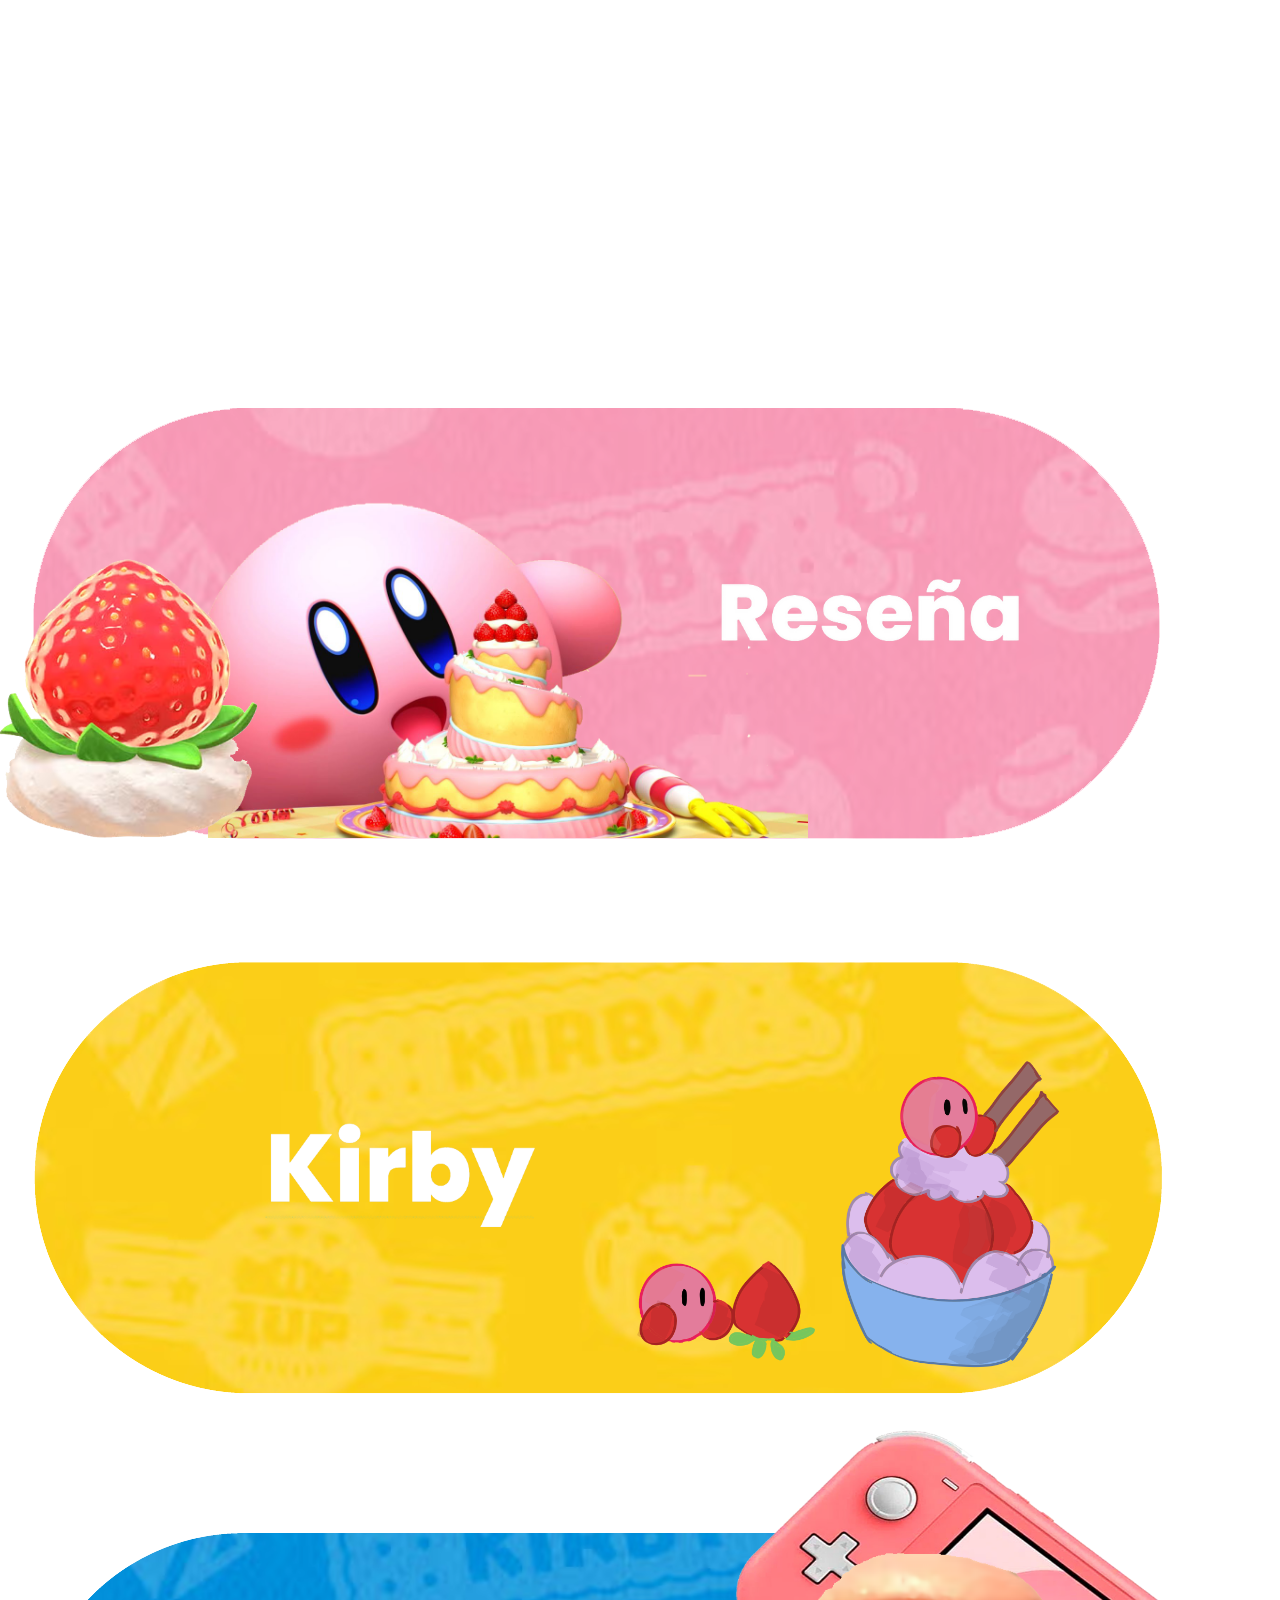
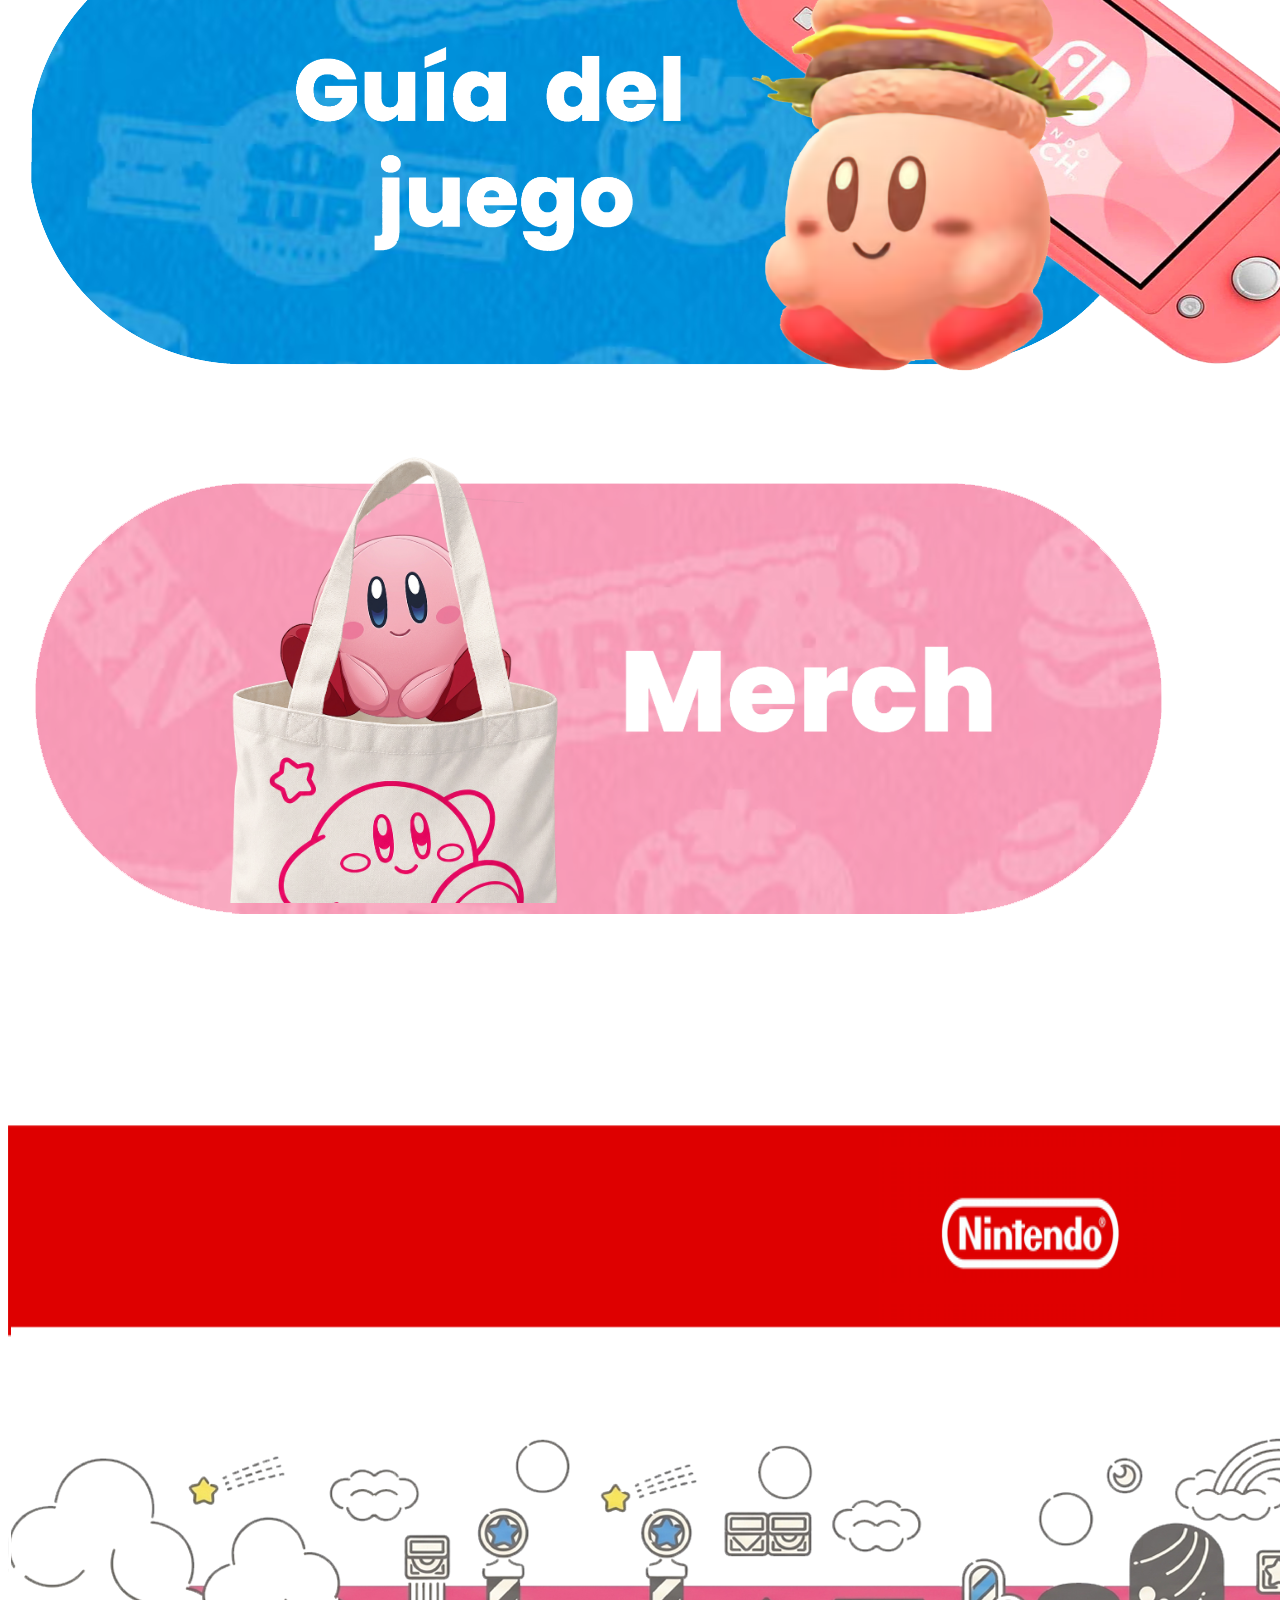
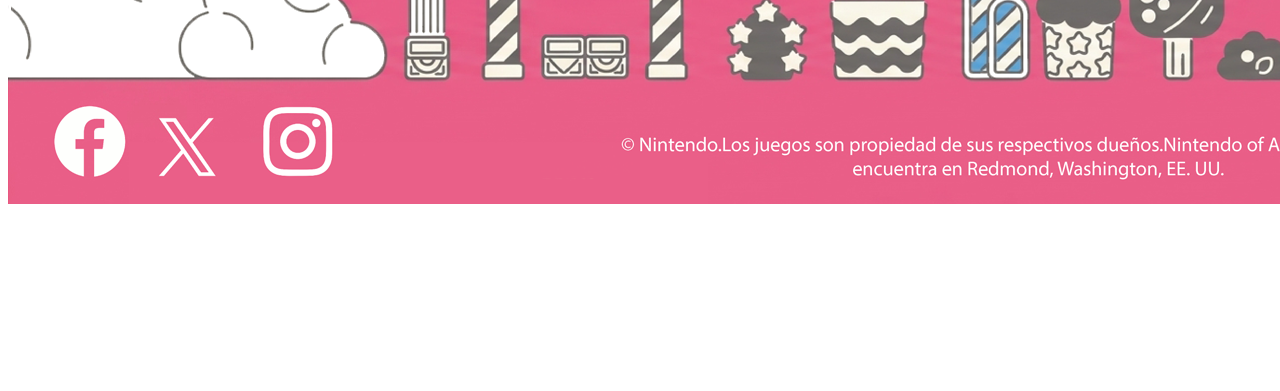
==== index.html @ 87b19cba "Add files via upload" ====
<!DOCTYPE html>
<html lang="es">
<head>  
 <link rel="stylesheet" href="css/style.css">
    </style>
</head>
<body>

<div class="Cuerpo">

    <div class="piepagina">
    <img src ="img/pie de pagina3.png">
    </div>
    <div class="bloque1">
    <img src="img/bloque 1.png">
    <div class="bloque2">
    <img src="img/bloque 2.png">
    </div>
    <div class="bloque3">
    <img src="img/bloque 3.png">
    </div>
    <div class="bloque4">
    <img src="img/bloque 4.png">
    </div>
    <div class="bloque5">
    <img src="img/resena2.png">
    </div>
    <div class="bloque6">
    <img src="img/merch p2.png">
    </div>
    <div class="bloque7">
    <img src="img/control de nitendo.png">
    </div>
    <div class="bloque8">
    <img src="img/asc.png">
    </div>
    <div class="bloque9">
    <img src="img/historia2.png">
    </div>
    <div class="bloque10">
    <img src="img/fresaaa.png">
    </div>
    <div class="bloque11">
    <img src="img/renatitulo.png">
    </div>
    <div class="bloque12">
    <img src="img/kirby.png">
    </div>
    <div class="bloque13">
    <img src="img/guia del juego.png">
    </div>
    <div class="bloque14">
    <img src="img/merch1.png">
    </div>
    <div class="bloque15">
    <img src="img/pie de pagina4.png">
    </div>
    <div class="fondo">
    
</div>

</div>
</body>
---- css/style.css ----
.Cuerpo {
    width: 900px;
    max-width: 100%;
    margin-left: auto;
    margin-right: auto;
}


.piepagina{
 width: 900px;
 height: 500px;
 background-color: transparent;
 position: relative;
    top: 2900px;

}
.bloque1{
width: 900px;
 height: 500px;
 z-index: 10;
 background-color: transparent;
position: relative; 
    margin-top: -100px;

}
.bloque2{
    width: 900px;
 height: 500px;
 z-index: 10;
 background-color: transparent;
position: relative; 
    margin-top: 60px;
 margin-left: 20px;
}
.bloque3{
    width: 900px;
 height: 500px;
 z-index: 10;
 background-color: transparent;
position: relative; 
    margin-top: 60px;
 margin-left: 20px;
}
.bloque4{
    width: 900px;
 height: 500px;
 z-index: 10;
 background-color: transparent;
position: relative; 
    margin-top: 60px;
 margin-left: 20px;
}
.bloque5{
    z-index: 999;
    background-color: transparent;
  position:relative;
    margin-right: 100px;
    bottom: 1800px;
    left:550px;
    }
.bloque5 img{ 
    width: 100%;
    height: 100%;
    object-fit: contain;
}
.bloque6{
    z-index: 999;
    background-color: transparent;
  position:relative;
    margin-right: 100px;
    bottom: 1150px;
    left:160px;
}
.bloque6 img{
    width: 450px;
    height: 450px;
}
.bloque7
{
    z-index: 999;
    position:relative;
    margin-right: 100px;
    bottom: 2250px;
    left:700px;
}
.bloque7 img{
    width: 700px;
    height: 600px;
}
.bloque8{
    z-index: 999;
    background-color: transparent;
  position:relative;
    margin-right: 100px;
    bottom: 2750px;
    left:700px;
}
.bloque8 img{
    width: 400px;
    height: 500px;
}
.bloque9{
     z-index: 999;
    background-color: transparent;
  position:relative;
    margin-right: 100px;
    bottom: 4265px;
    left:200px;
}
.bloque9 img{
 width: 600px;
 heught: 300px;
}
.bloque10{
     z-index: 999;
    background-color: transparent;
  position:relative;
    margin-right: 100px;
    bottom: 4600px;
    left:-70px;
}
.bloque10 img{
 width: 400px;
 heught: 200px;
}
.bloque11{
      z-index: 999;
    background-color: transparent;
  position:relative;
    margin-right: 100px;
    bottom: 4950px;
    left:660px;
}
.bloque11 img{
     width: 400px;
 heught: 200px;
}
.bloque12{
      z-index: 999;
    background-color: transparent;
  position:relative;
    margin-right: 100px;
    bottom: 4560px;
    left:200px;
}
.bloque12 img{
     width: 400px;
 heught: 200px;
}
.bloque13{
      z-index: 999;
    background-color: transparent;
  position:relative;
    margin-right: 100px;
    bottom: 4200px;
    left:200px;
}
.bloque13 img{
     width: 600px;
 heught: 300px;
}
.bloque14{
      z-index: 999;
    background-color: transparent;
  position:relative;
    margin-right: 100px;
    bottom: 3900px;
    left:550px;
}
.bloque14 img{
     width: 500px;
 heught: 250px;
}
.bloque15{
 width: 900px;
 height: 500px;
 background-color: transparent;
 position: relative;
    bottom: 3500px;
}
   .bloque15 img{
    width: 2040px;
 height: 800px;
 background-color: transparent;
 position: relative;
    bottom: 360px;;}


body{
width: 900px;
    height: 900px;
    background-image: url(https://i.pinimg.com/736x/39/7e/9f/397e9f64b443b9d7483504cf336aea62.jpg);
    background-size: cover;
    background-position: center;
    background-size: 900px 900px;
}
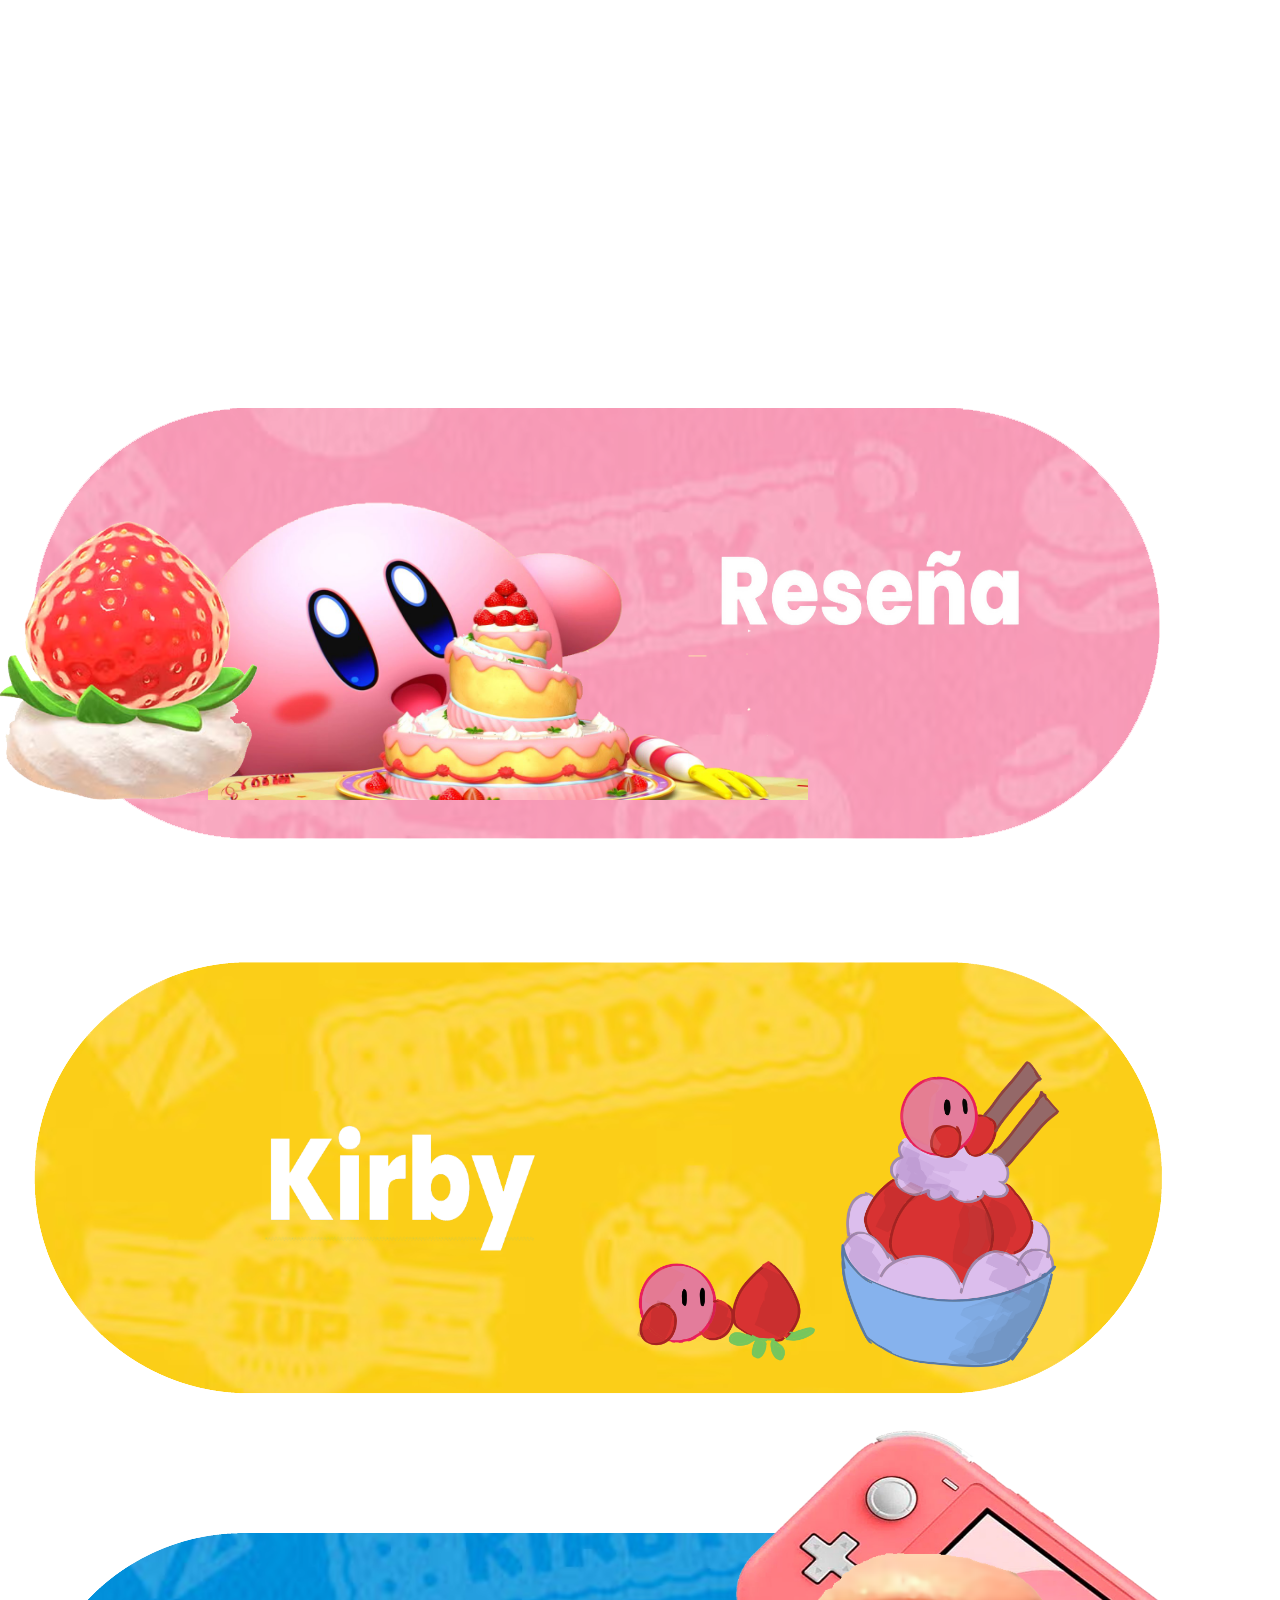
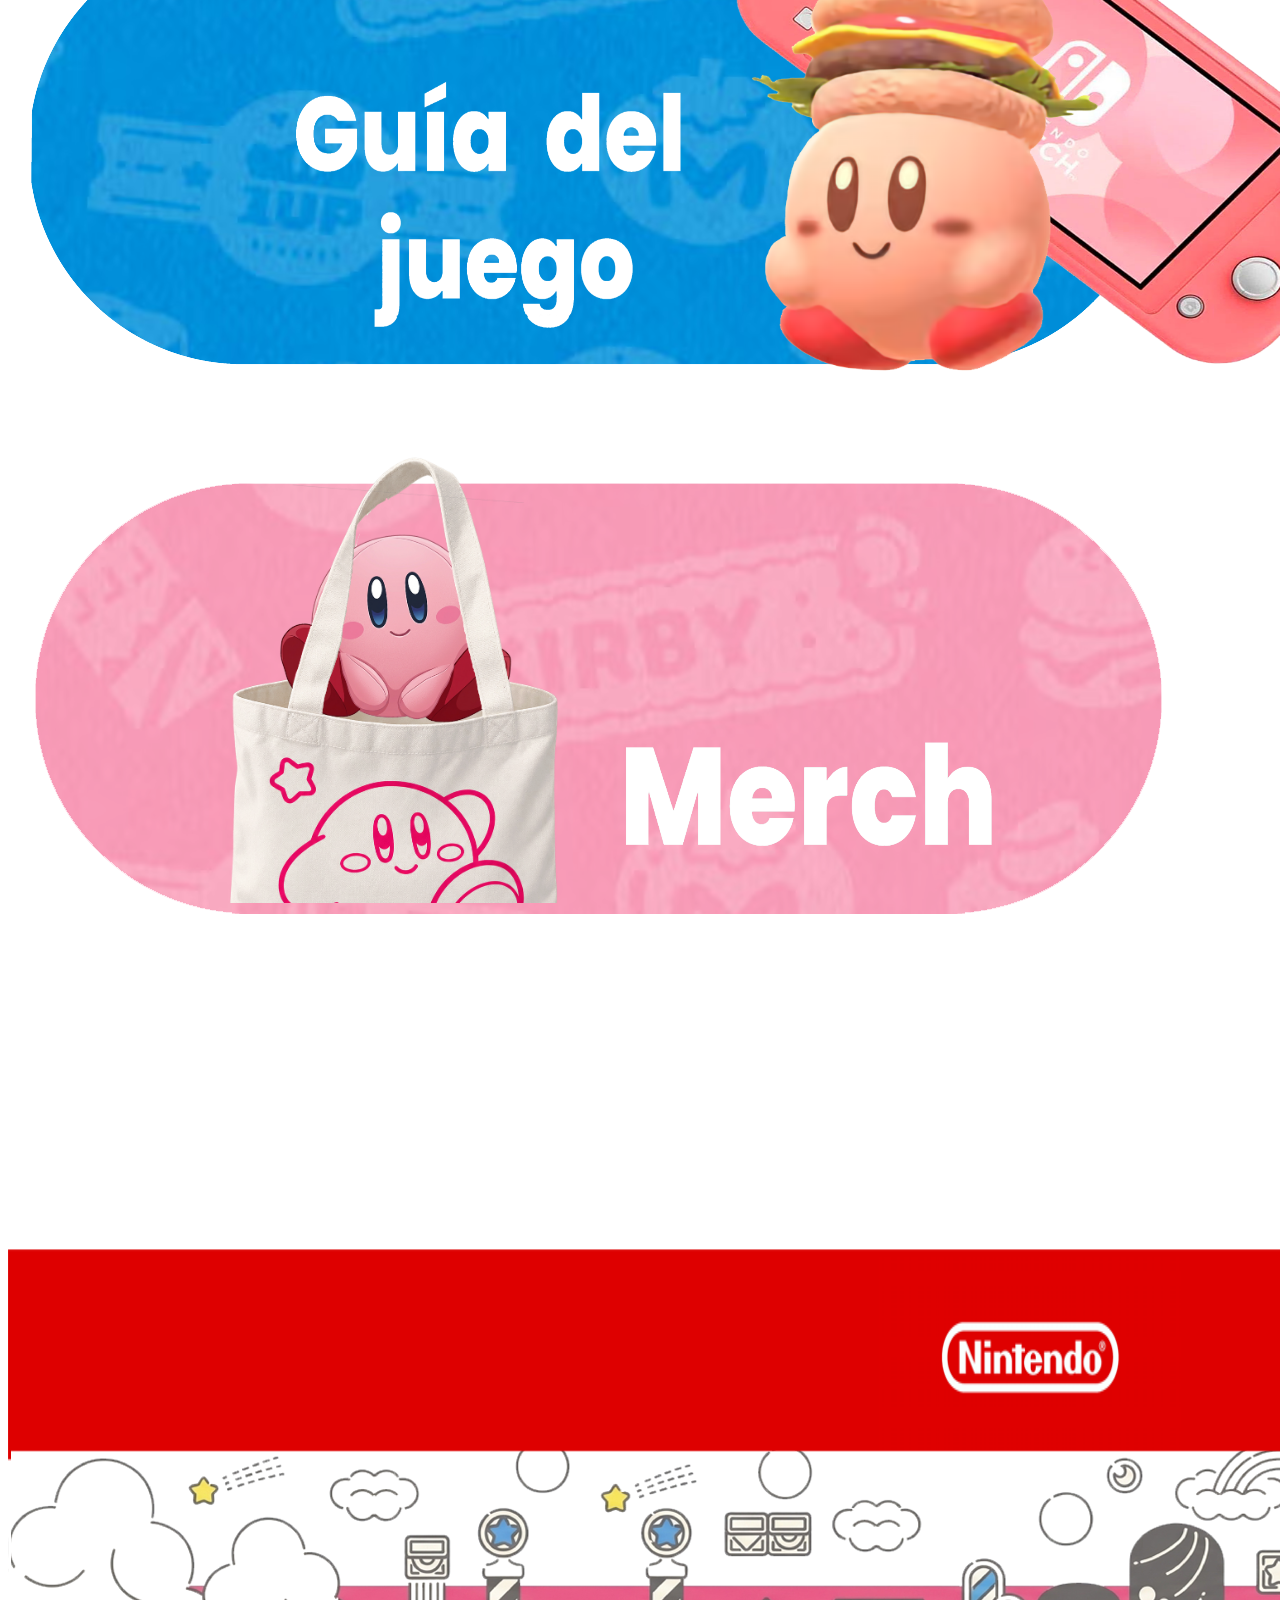
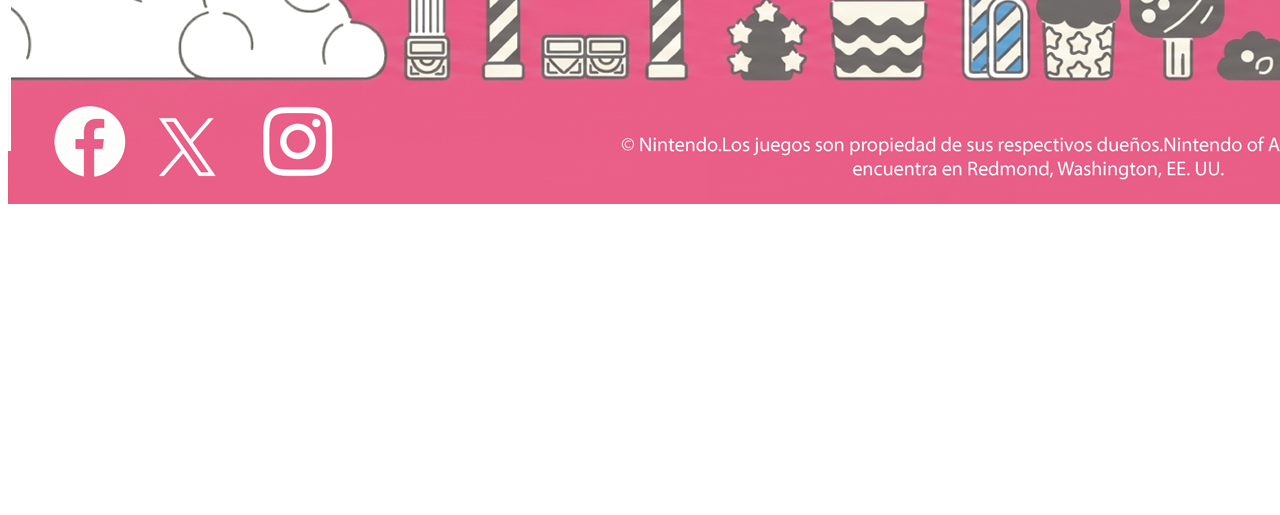
==== commit a78ac972: "Add files via upload" ====
--- a/css/style.css
+++ b/css/style.css
@@ -2,6 +2,7 @@
 
 .Cuerpo {
     width: 900px;
+    height: auto;
     max-width: 100%;
     margin-left: auto;
     margin-right: auto;
@@ -111,7 +112,7 @@
 }
 .bloque9 img{
  width: 600px;
- heught: 300px;
+ height: 300px;
 }
 .bloque10{
      z-index: 999;
@@ -135,7 +136,7 @@
 }
 .bloque11 img{
      width: 400px;
- heught: 200px;
+ height: 200px;
 }
 .bloque12{
       z-index: 999;
@@ -147,7 +148,7 @@
 }
 .bloque12 img{
      width: 400px;
- heught: 200px;
+ height: 200px;
 }
 .bloque13{
       z-index: 999;
@@ -159,7 +160,7 @@
 }
 .bloque13 img{
      width: 600px;
- heught: 300px;
+ height: 300px;
 }
 .bloque14{
       z-index: 999;
@@ -171,7 +172,7 @@
 }
 .bloque14 img{
      width: 500px;
- heught: 250px;
+ height: 250px;
 }
 .bloque15{
  width: 900px;
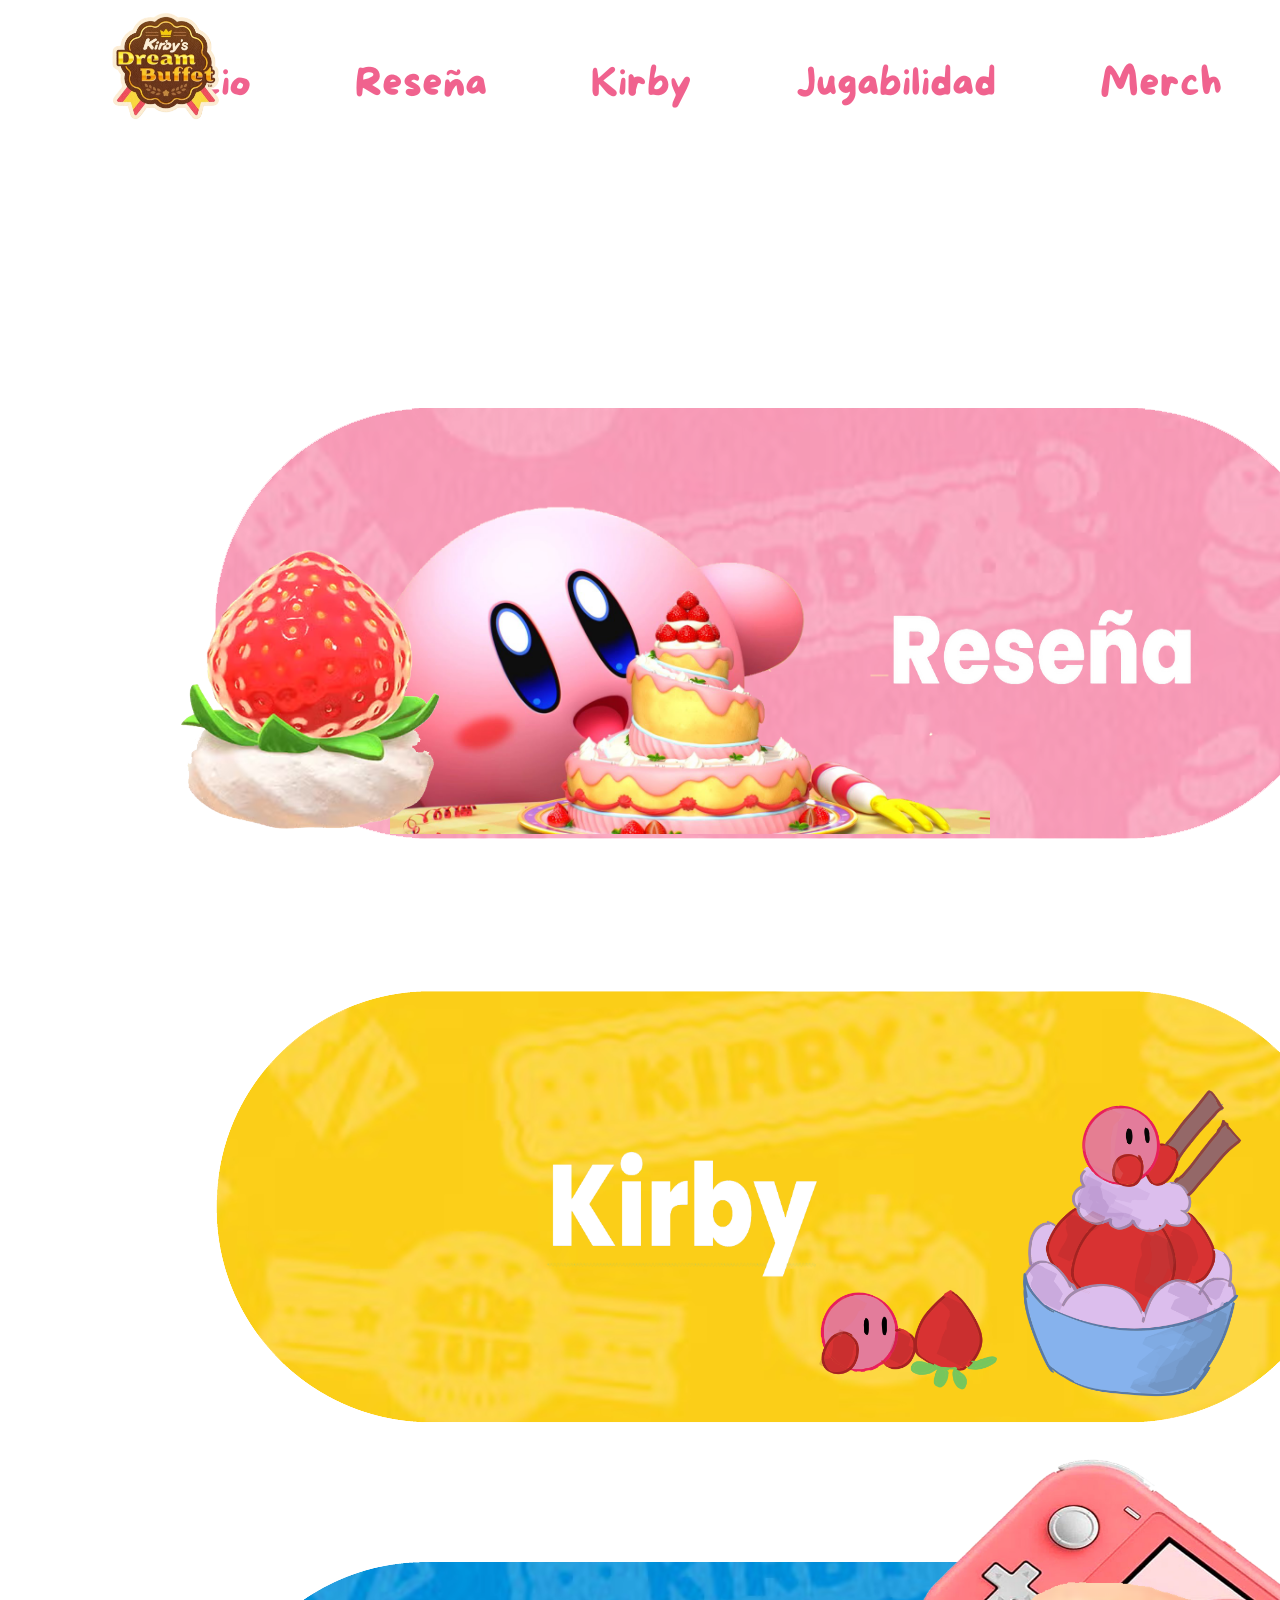
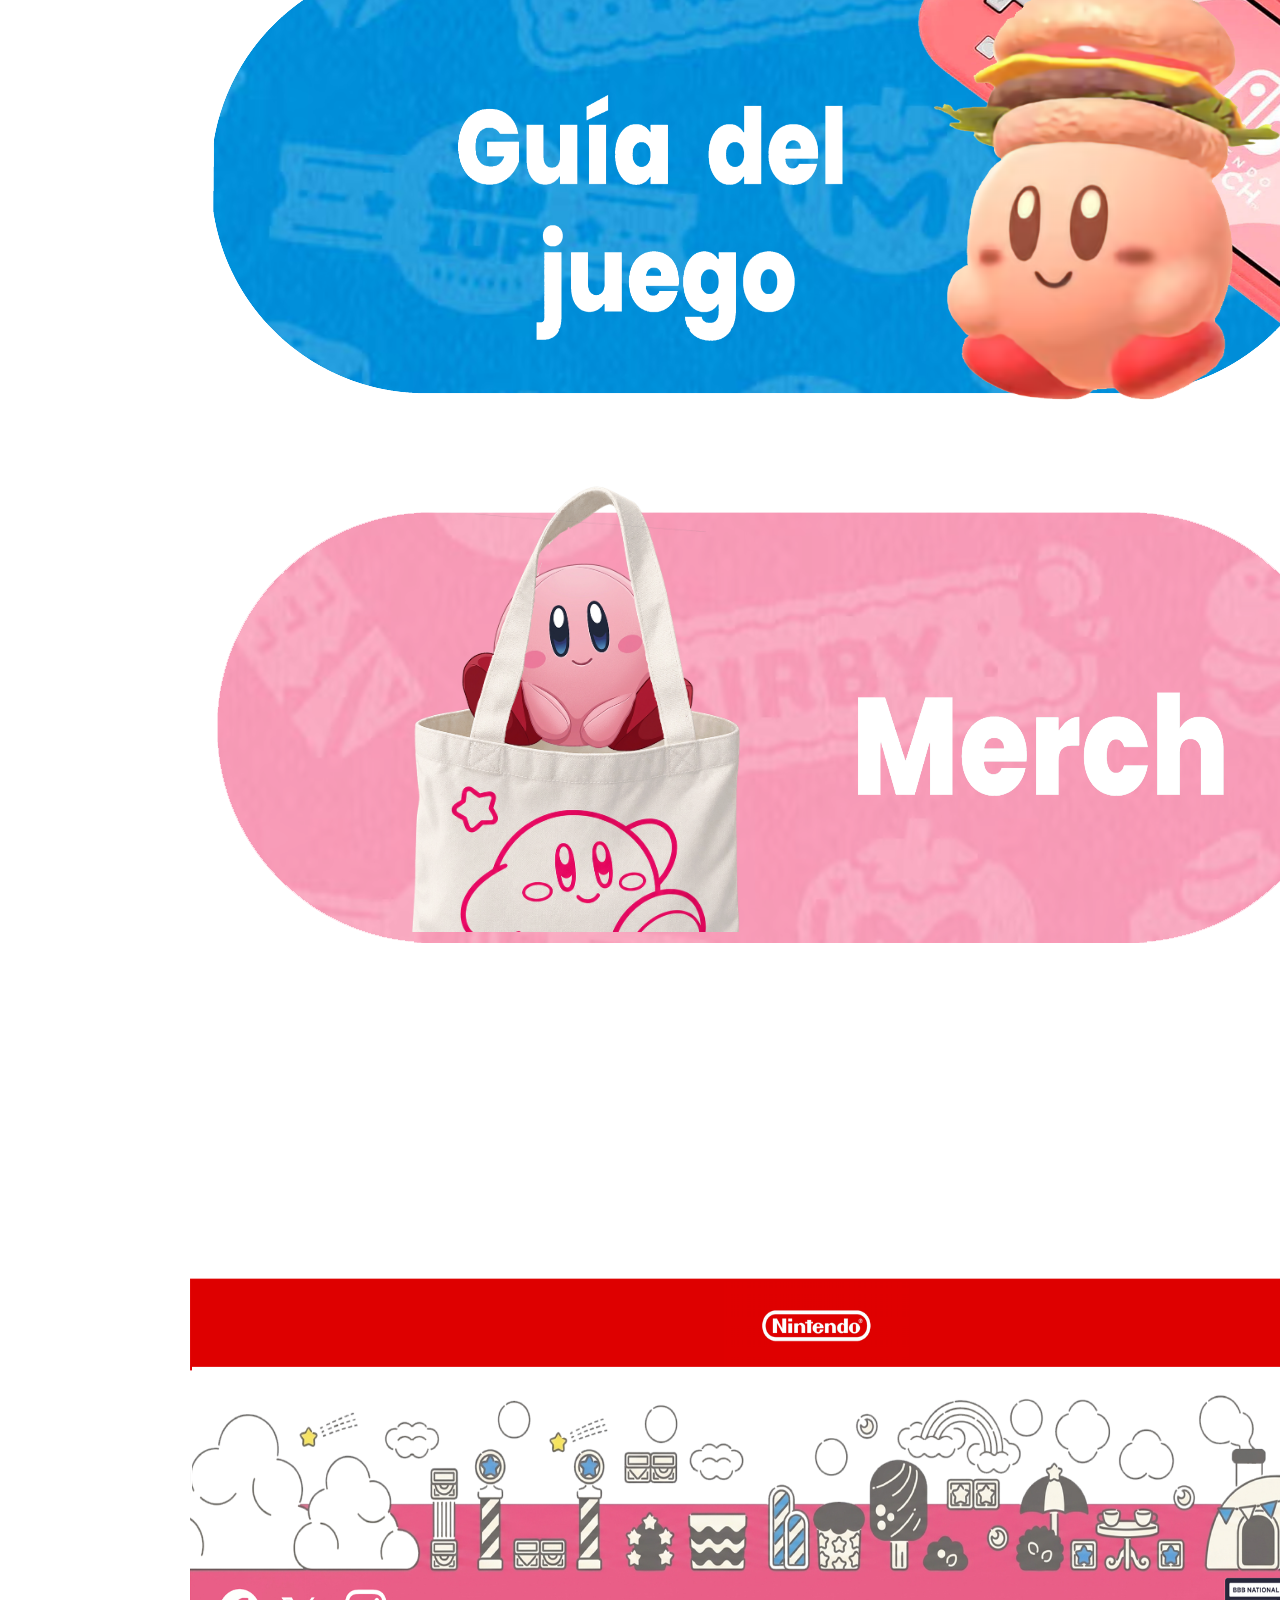
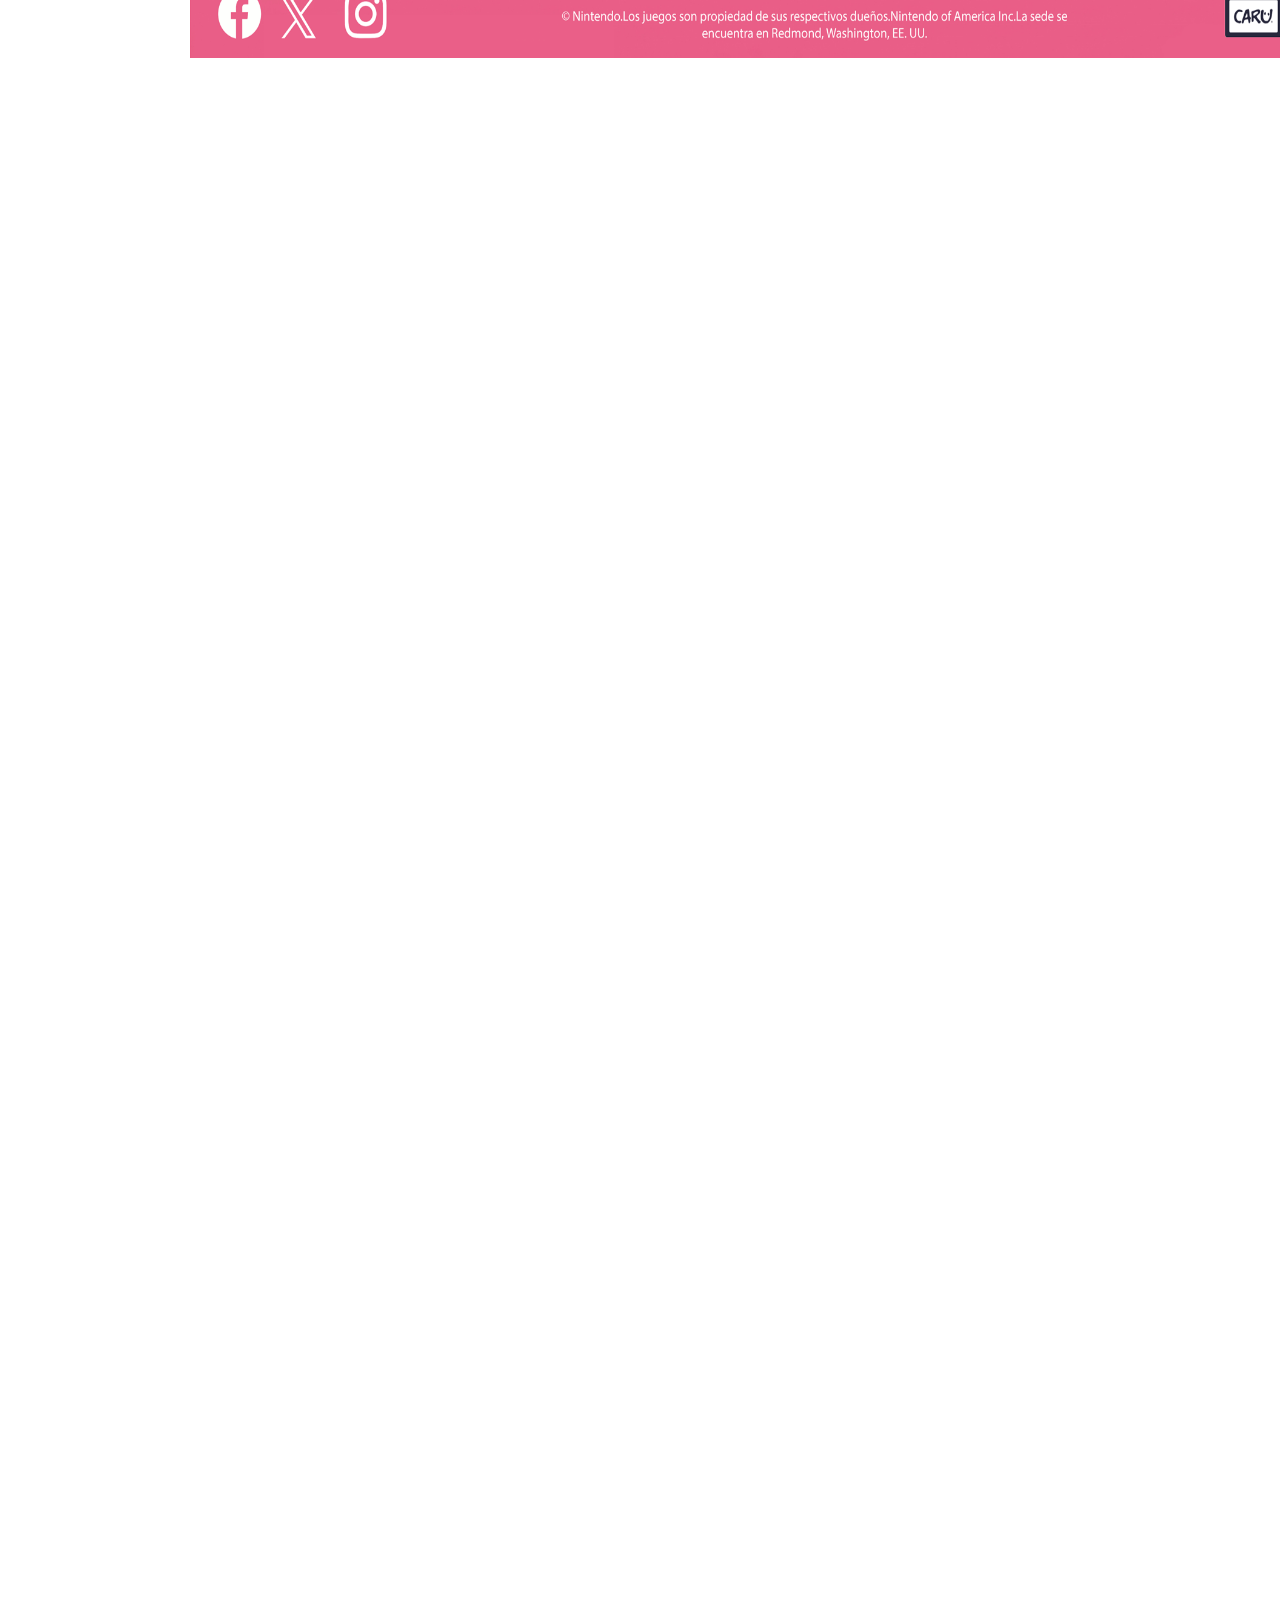
==== commit e8224c1b: "Add files via upload" ====
--- a/index.html
+++ b/index.html
@@ -1,18 +1,22 @@
 <!DOCTYPE html>
 <html lang="es">
 <head>  
+    <meta charset="UTF-8">
+    <meta name="viewport" content="width=device-width, initial-scale=1.0">
+    <title>Práctica 5</title>
  <link rel="stylesheet" href="css/style.css">
-    </style>
 </head>
 <body>
 
 <div class="Cuerpo">
+    
 
     <div class="piepagina">
     <img src ="img/pie de pagina3.png">
     </div>
     <div class="bloque1">
     <img src="img/bloque 1.png">
+    </div>
     <div class="bloque2">
     <img src="img/bloque 2.png">
     </div>
@@ -41,22 +45,41 @@
     <img src="img/fresaaa.png">
     </div>
     <div class="bloque11">
-    <img src="img/renatitulo.png">
+         <a href="Historia.html">
+    <img src="img/renatitulo.png" alt="Historia">
+    </a>
     </div>
     <div class="bloque12">
-    <img src="img/kirby.png">
+        <a href="Kirby.html">
+    <img src="img/kirby.png" alt="kirby">
+    </a>
     </div>
     <div class="bloque13">
-    <img src="img/guia del juego.png">
+        <a href="Jugabilidad.html">
+    <img src="img/guia del juego.png" alt="Jugabilidad">
+    </a>
     </div>
     <div class="bloque14">
-    <img src="img/merch1.png">
+        <a href="Merch.html">
+    <img src="img/merch1.png" alt="Merch">
+    </a>
     </div>
     <div class="bloque15">
     <img src="img/pie de pagina4.png">
     </div>
     <div class="fondo">
     
+        <div id="Arriba">
+            <img class="logo" src="img/KDB_Logo.webp" alt="">
+        </div>
+
+        <div class="navbar">
+            <a href="index.html">Inicio</a>
+            <a href="Historia.html">Reseña</a>
+            <a href="Kirby.html">Kirby</a>
+            <a href="Jugabilidad.html">Jugabilidad</a>
+            <a href="Merch.html">Merch</a>
+        </div>
 </div>
 
 </div>
--- a/css/style.css
+++ b/css/style.css
@@ -1,5 +1,11 @@
 
-
+body {
+        background-image: url(https://i.pinimg.com/736x/39/7e/9f/397e9f64b443b9d7483504cf336aea62.jpg);
+        width: 900px;
+    max-width: 100%;
+    margin-left: auto;
+    margin-right: auto;
+}
 .Cuerpo {
     width: 900px;
     height: auto;
@@ -7,6 +13,10 @@
     margin-left: auto;
     margin-right: auto;
 }
+@font-face {
+    font-family: 'MoreSugar';
+    src: url('../fonts/MoreSugar-Regular.otf') format('opentype');
+}
 
 
 .piepagina{
@@ -15,8 +25,13 @@
  background-color: transparent;
  position: relative;
     top: 2900px;
-
-}
+}
+  .piepagina img{
+    width: 1250px;
+ height: 350px;
+ background-color: transparent;
+ position: relative;
+    }
 .bloque1{
 width: 900px;
  height: 500px;
@@ -107,19 +122,19 @@
     background-color: transparent;
   position:relative;
     margin-right: 100px;
-    bottom: 4265px;
+    bottom: 4290px;
     left:200px;
 }
 .bloque9 img{
  width: 600px;
- height: 300px;
+ height: 330px;
 }
 .bloque10{
      z-index: 999;
     background-color: transparent;
   position:relative;
     margin-right: 100px;
-    bottom: 4600px;
+    bottom: 4630px;
     left:-70px;
 }
 .bloque10 img{
@@ -132,7 +147,7 @@
   position:relative;
     margin-right: 100px;
     bottom: 4950px;
-    left:660px;
+    left:550px;
 }
 .bloque11 img{
      width: 400px;
@@ -143,7 +158,7 @@
     background-color: transparent;
   position:relative;
     margin-right: 100px;
-    bottom: 4560px;
+    bottom: 4600px;
     left:200px;
 }
 .bloque12 img{
@@ -155,8 +170,8 @@
     background-color: transparent;
   position:relative;
     margin-right: 100px;
-    bottom: 4200px;
-    left:200px;
+    bottom: 4260px;
+    left:80px;
 }
 .bloque13 img{
      width: 600px;
@@ -167,8 +182,8 @@
     background-color: transparent;
   position:relative;
     margin-right: 100px;
-    bottom: 3900px;
-    left:550px;
+    bottom: 4030px;
+    left:500px;
 }
 .bloque14 img{
      width: 500px;
@@ -179,11 +194,11 @@
  height: 500px;
  background-color: transparent;
  position: relative;
-    bottom: 3500px;
+    bottom: 3390px;
 }
    .bloque15 img{
-    width: 2040px;
- height: 800px;
+    width: 1250px;
+ height: 350px;
  background-color: transparent;
  position: relative;
     bottom: 360px;;}
@@ -197,3 +212,46 @@
     background-position: center;
     background-size: 900px 900px;
 }
+.fondo {
+    position: relative;
+    width: 900px;
+    height: 150px;
+    z-index: 10000;
+}
+
+
+.navbar {
+    width: 100%;
+    box-sizing: border-box;
+    padding: 60px 20px;
+    position: fixed;
+    top: 0;
+    left: 0;
+    background-color: white;
+    text-align: center;
+    z-index: 5;
+
+    border-radius: 0px 0px 20px 20px;
+}
+ 
+a {
+    padding-left: 100px;
+    color: #f0628e;
+    font-size: 40px;
+    font-family: "MoreSugar";
+    text-decoration: none;
+
+}
+.logo {
+    height: 120px;
+    width: auto;
+    position: fixed;
+    top: 5px;
+    left: 20px;
+    z-index: 100000;
+    display: block;
+     margin-left: auto;
+    margin-right: auto;
+    left: 100px;
+    top:100px:
+}
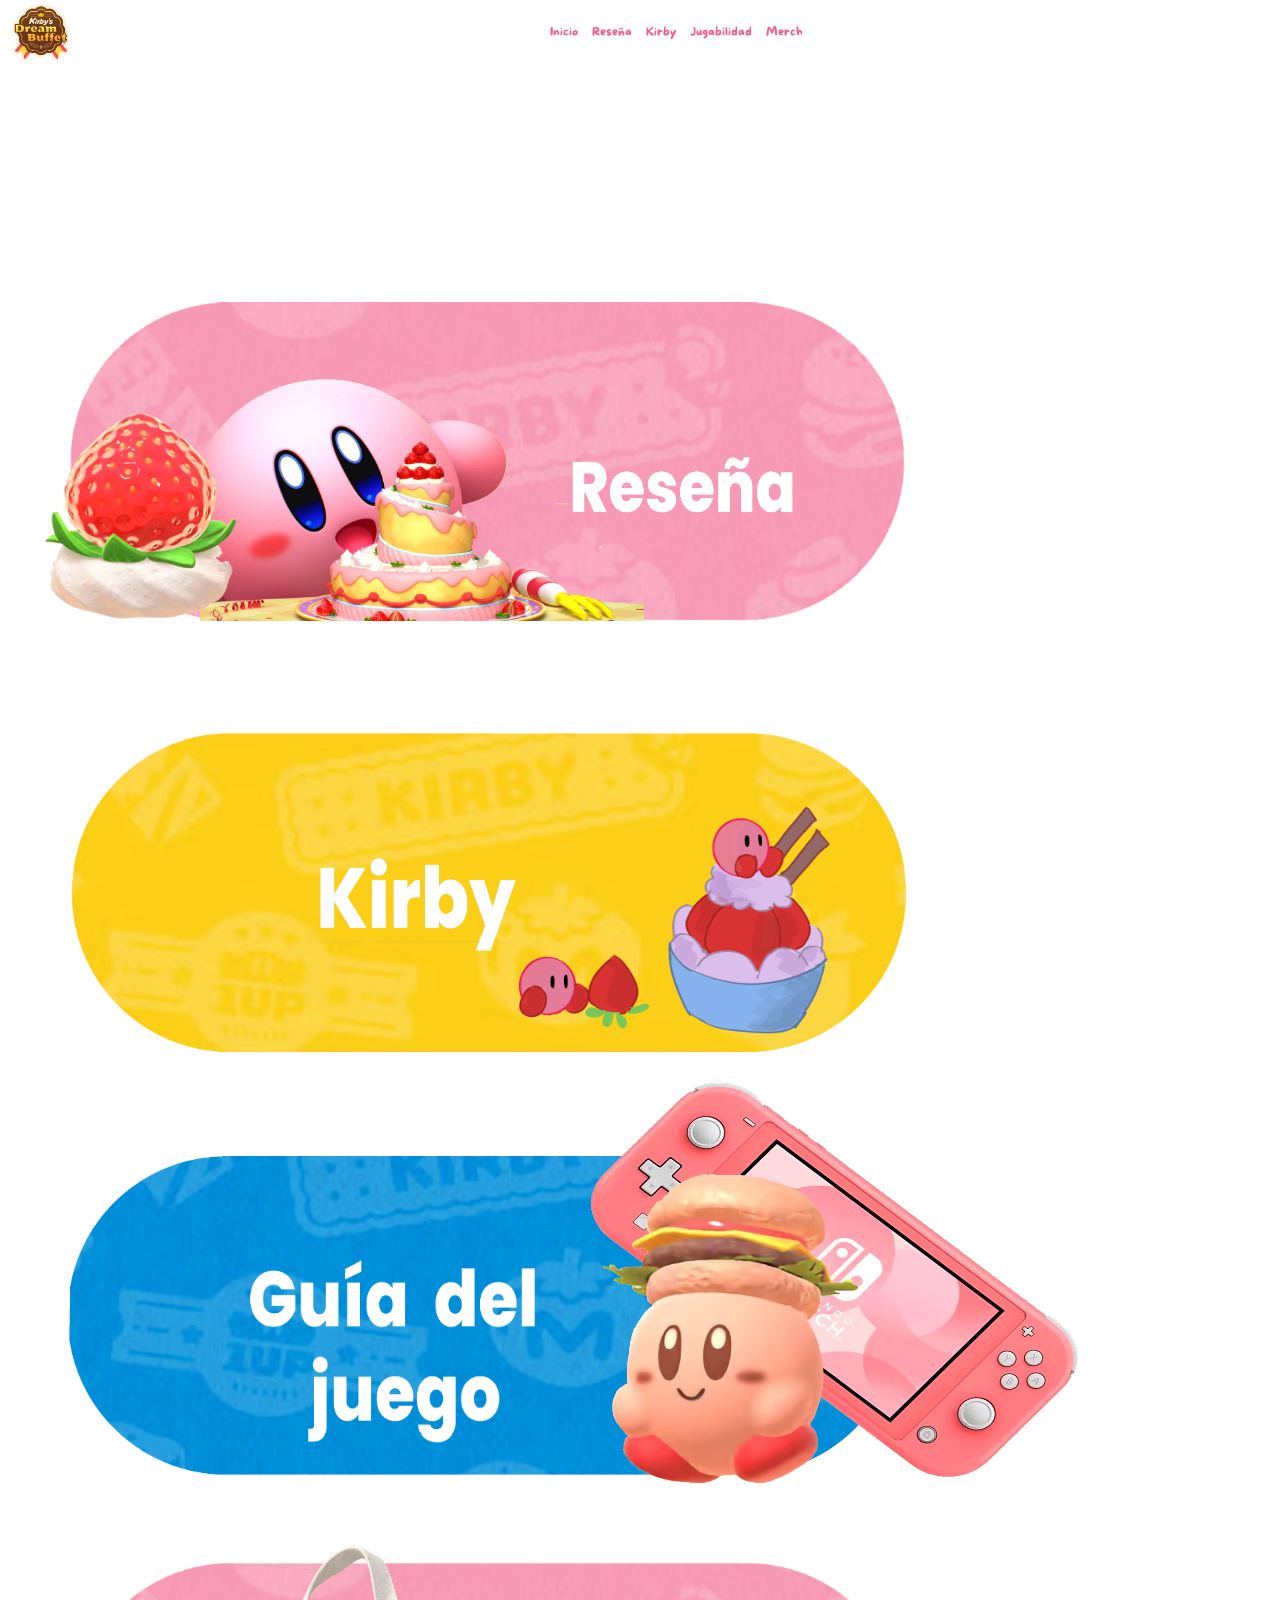
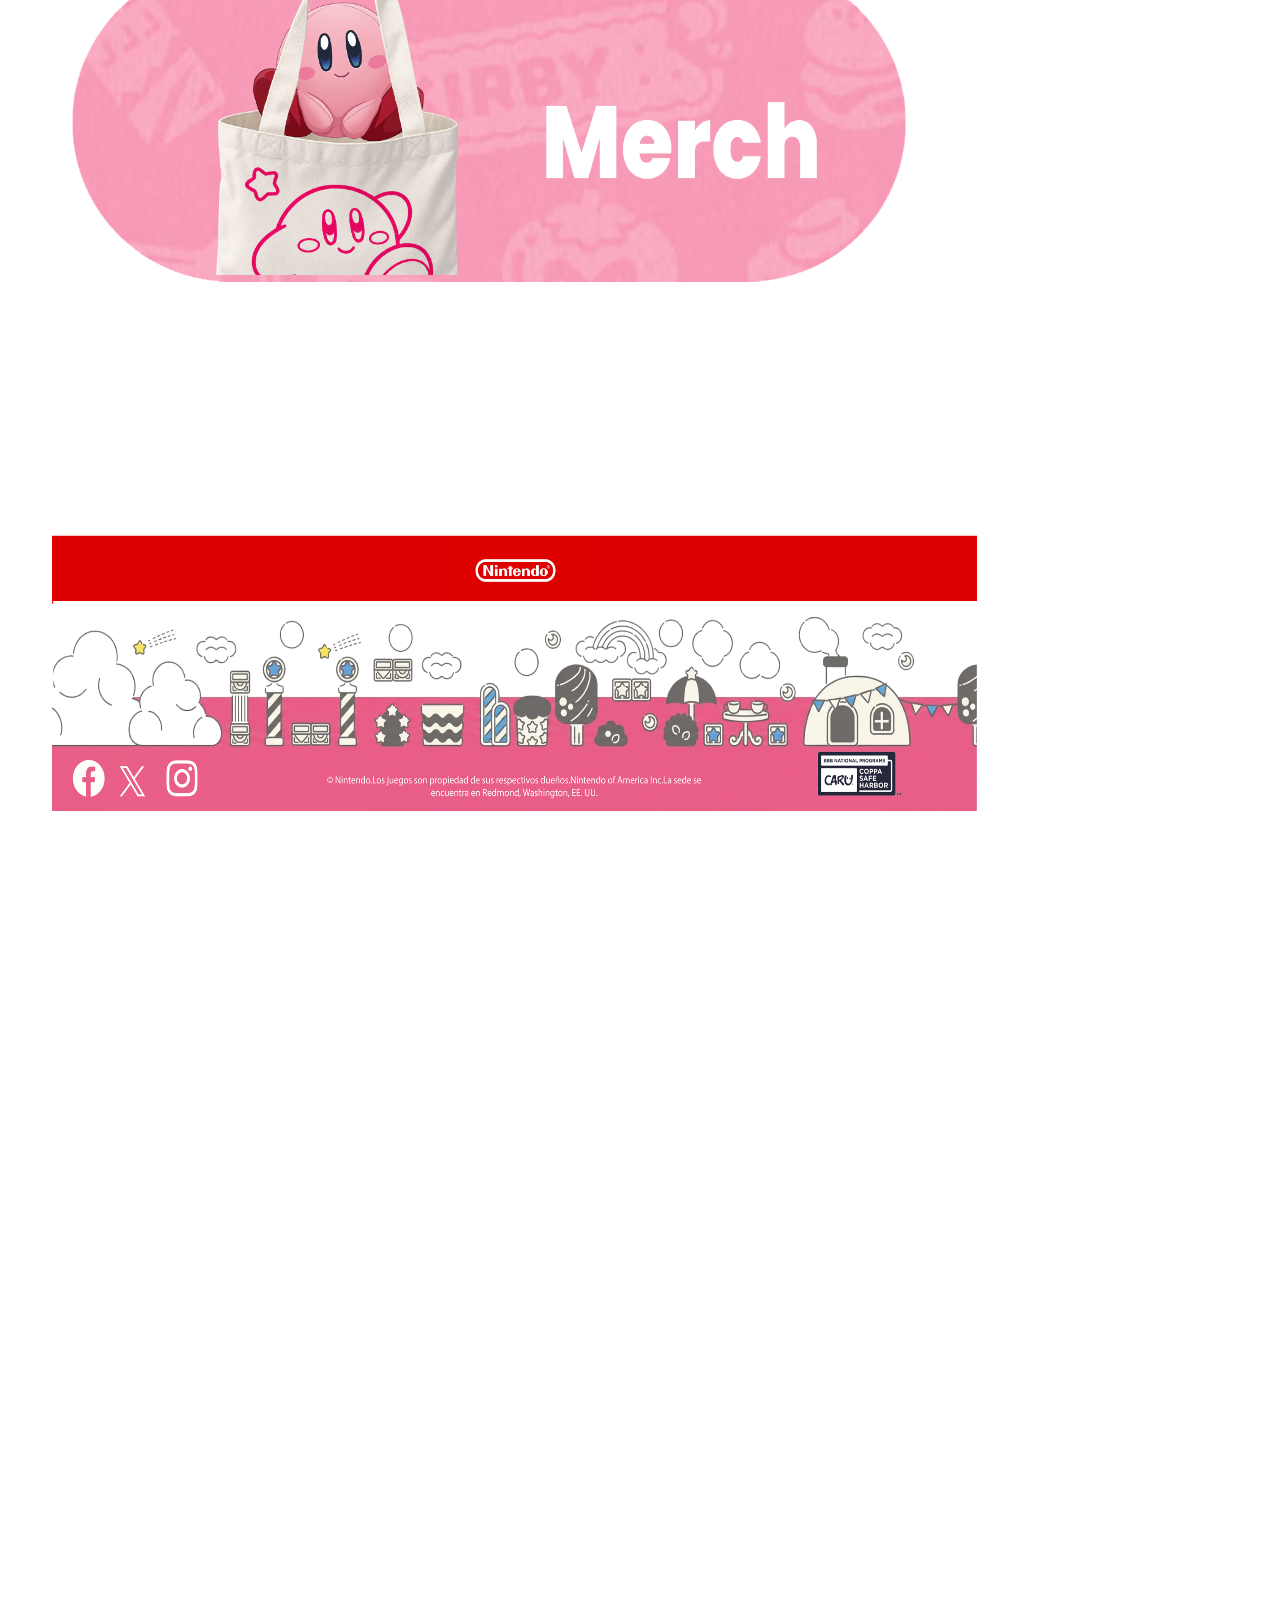
==== commit a44fc76b: "Add files via upload" ====
--- a/index.html
+++ b/index.html
@@ -5,6 +5,7 @@
     <meta name="viewport" content="width=device-width, initial-scale=1.0">
     <title>Práctica 5</title>
  <link rel="stylesheet" href="css/style.css">
+ <link href="img/logo.png" rel="icon">
 </head>
 <body>
 
--- a/css/style.css
+++ b/css/style.css
@@ -1,4 +1,3 @@
-
 body {
         background-image: url(https://i.pinimg.com/736x/39/7e/9f/397e9f64b443b9d7483504cf336aea62.jpg);
         width: 900px;
@@ -241,6 +240,9 @@
     font-family: "MoreSugar";
     text-decoration: none;
 
+}
+a:hover {
+    color:#f52668
 }
 .logo {
     height: 120px;
@@ -254,4 +256,62 @@
     margin-right: auto;
     left: 100px;
     top:100px:
-}+}
+
+
+/* =========================================================
+   RESPONSIVO (se agrega al final; todo lo de arriba es tu
+   CSS original sin modificar).
+   En pantallas menores a 1340px se reduce toda la página con
+   "zoom" para que quepa completa, con las mismas proporciones.
+   ========================================================= */
+html {
+    overflow-x: hidden;
+}
+
+:root {
+    --z: 1;
+}
+
+@media (max-width: 1339px) {
+    body {
+        zoom: var(--z);
+        margin-left: 70px;   /* espacio para lo que sobresale a la izquierda */
+        margin-right: 0;
+    }
+    /* ----- Menú: altura fija, links centrados y logo del mismo alto ----- */
+    /* (las medidas se dividen entre --z para que se vean del mismo tamaño en pantalla) */
+    .navbar {
+        height: calc(64px / var(--z));
+        padding: 0 calc(10px / var(--z)) 0 calc(82px / var(--z));
+        display: flex;
+        flex-wrap: wrap;
+        align-items: center;
+        align-content: center;
+        justify-content: center;
+        gap: calc(2px / var(--z)) calc(14px / var(--z));
+        border-radius: 0 0 calc(16px / var(--z)) calc(16px / var(--z));
+    }
+    .navbar a {
+        padding-left: 0;
+        font-size: calc(12px / var(--z));
+        line-height: 1;
+    }
+    /* el logo mide lo mismo que el nav */
+    .logo {
+        height: calc(64px / var(--z));
+        width: auto;
+        top: 0;
+        left: calc(6px / var(--z));
+        margin: 0;
+    }
+}
+
+@media (max-width: 1339px) { :root { --z: 0.74; } }  /* 1000 - 1339 */
+@media (max-width: 999px)  { :root { --z: 0.59; } }  /* 800 - 999   */
+@media (max-width: 799px)  { :root { --z: 0.44; } }  /* 600 - 799   */
+@media (max-width: 599px)  { :root { --z: 0.35; } }  /* 480 - 599   */
+@media (max-width: 479px)  { :root { --z: 0.29; } }  /* 400 - 479   */
+@media (max-width: 399px)  { :root { --z: 0.26; } }  /* 350 - 399   */
+@media (max-width: 349px)  { :root { --z: 0.23; } }  /* 320 - 349   */
+@media (max-width: 319px)  { :root { --z: 0.20; } }  /* 280 - 319   */
